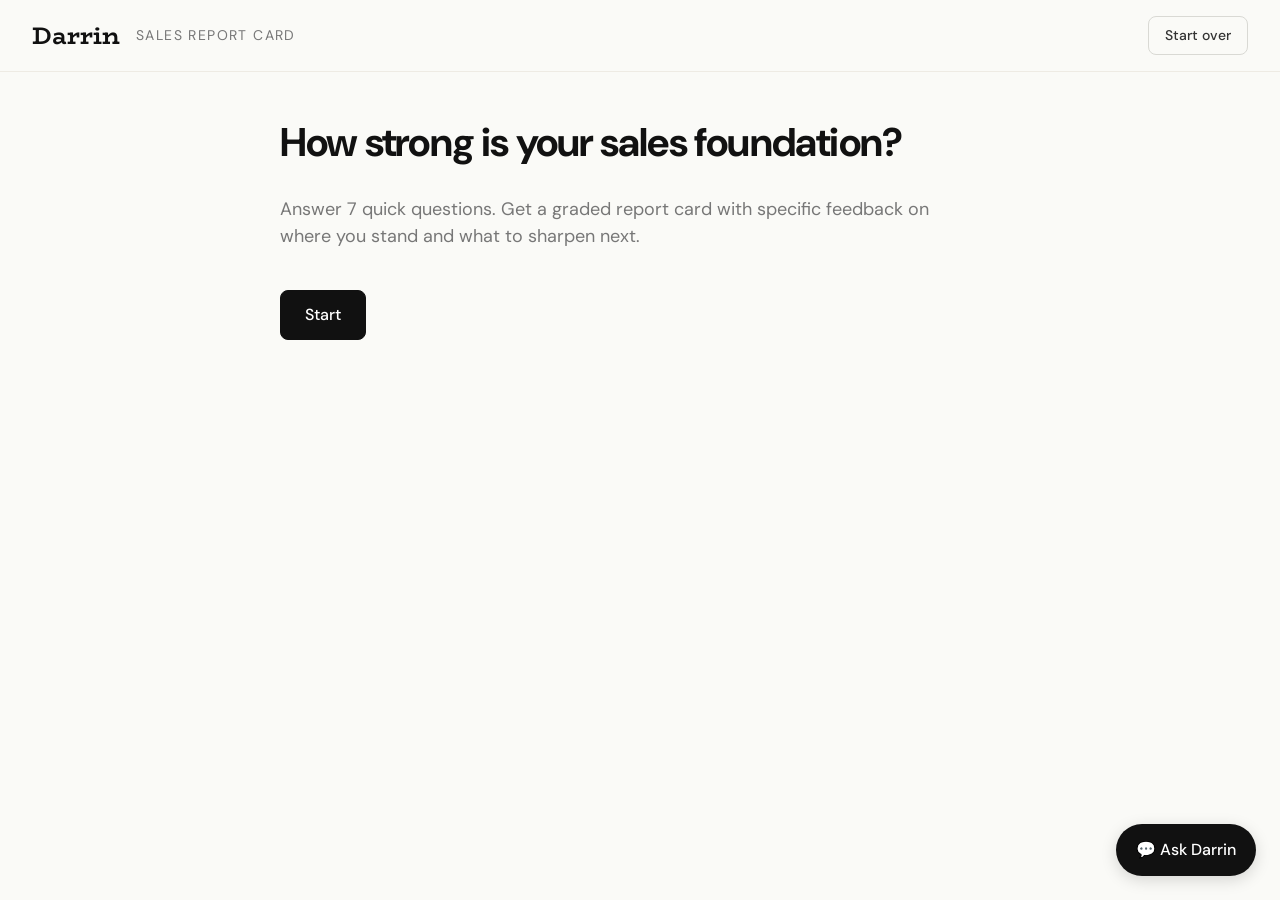
==== index.html @ 789a1ae5 "Report card v1" ====
<!doctype html>
<html lang="en">
  <head>
    <meta charset="UTF-8" />
    <meta name="viewport" content="width=device-width, initial-scale=1" />
    <title>Sales Report Card</title>
    <meta name="description" content="A 7-question intake that grades your sales foundation." />
    <link rel="preconnect" href="https://fonts.googleapis.com" />
    <link rel="preconnect" href="https://fonts.gstatic.com" crossorigin />
    <link rel="stylesheet" href="https://fonts.googleapis.com/css2?family=BioRhyme:wght@700&family=DM+Sans:wght@400;500;700&display=swap" />
    <link rel="stylesheet" href="styles.css" />
    <script defer src="app.js"></script>
  </head>
  <body>
    <header id="topbar">
      <div class="brand">Darrin</div>
      <div class="tagline">Sales Report Card</div>
      <button class="button button-ghost" id="header-restart" type="button">Start over</button>
    </header>

    <main id="app">
      <section id="intro" class="view">
        <h1>How strong is your sales foundation?</h1>
        <p class="lede">Answer 7 quick questions. Get a graded report card with specific feedback on where you stand and what to sharpen next.</p>
        <button class="button button-primary" id="start">Start</button>
        <button class="button button-ghost" id="resume" hidden>Resume last session</button>
      </section>

      <section id="intake" class="view hidden">
        <div id="progress"><div id="progress-bar"></div></div>
        <div id="step-counter"></div>
        <div id="question"></div>
        <div id="field"></div>
        <div id="nav">
          <button class="button button-ghost" id="back">Back</button>
          <div class="nav-right">
            <button class="button button-ghost" id="simulate" title="Generate a demo answer">✨ Simulate</button>
            <button class="button button-primary" id="next">Next</button>
          </div>
        </div>
      </section>

      <section id="report" class="view hidden">
        <div id="report-header">
          <div id="overall">
            <div class="score-big" id="overall-score">
              <div class="score-letter" id="score-letter">—</div>
              <div class="score-num"><span id="score-value">—</span><span class="score-total">/100</span></div>
            </div>
            <div>
              <div class="eyebrow">Brand Clarity Score</div>
              <h1>Your Report Card</h1>
              <p id="overall-summary" class="lede"></p>
              <p id="benchmark" class="benchmark"></p>
            </div>
          </div>
          <button class="button button-ghost" id="restart">Start over</button>
        </div>
        <div id="cards"></div>

        <div id="cta">
          <div id="cta-headline">
            <h2 id="cta-title">Here's what you need next</h2>
            <p id="cta-sub" class="lede"></p>
          </div>

          <div id="tiers">
            <div class="tier">
              <button class="video" type="button" aria-label="Play overview video">
                <span class="play">▶</span>
                <span class="video-label">Watch overview</span>
              </button>
              <div class="tier-name">Brand Clarity &amp; Messaging Program</div>
              <div class="tier-sub">Done For You</div>
              <div class="tier-desc">Our team delivers your differentiation, positioning, and messaging assets.</div>
              <a class="button button-primary" href="#learn-dfy">Learn more</a>
            </div>
            <div class="tier">
              <button class="video" type="button" aria-label="Play overview video">
                <span class="play">▶</span>
                <span class="video-label">Watch overview</span>
              </button>
              <div class="tier-name">Brand Clarity &amp; Messaging Coaching &amp; Guidance Program</div>
              <div class="tier-sub">Done With You</div>
              <div class="tier-desc">Guided workshops where we build your messaging alongside you.</div>
              <a class="button button-primary" href="#learn-dwy">Learn more</a>
            </div>
            <div class="tier">
              <button class="video" type="button" aria-label="Play overview video">
                <span class="play">▶</span>
                <span class="video-label">Watch overview</span>
              </button>
              <div class="tier-name">Mastermind Program</div>
              <div class="tier-desc">Peer-driven accountability and strategy with a cohort of fellow founders.</div>
              <a class="button button-primary" href="#learn-mastermind">Learn more</a>
            </div>
          </div>

          <div id="cta-alt">
            <a class="button button-ghost" href="#calendar-advisor">📅 Speak to a Success Advisor</a>
            <a class="button button-ghost" href="#think-tank">🧠 Join the Free Think Tank</a>
          </div>
        </div>
      </section>

      <div id="chatbot" class="chatbot-collapsed">
        <button id="chatbot-toggle" type="button">💬 Ask Darrin</button>
      </div>
    </main>
  </body>
</html>
---- styles.css ----
:root {
  --bg: #fafaf7;
  --color-darkest: #111;
  --color-darker: #333;
  --color-half: #777;
  --color-light: #d9d9d4;
  --color-lighter: #eeebe4;
  --color-lightest: #fff;
  --accent: #1a6b4a;
  --danger: #b23a3a;
  --warn: #b2802a;
}

* {
  box-sizing: border-box;
}

body {
  background: var(--bg);
  color: var(--color-darkest);
  font-family: 'DM Sans', system-ui, sans-serif;
  line-height: 1.5;
  margin: 0;
}

h1 {
  font-size: clamp(1.75rem, 4vw, 2.5rem);
  letter-spacing: -0.02em;
  line-height: 1.1;
  margin: 0 0 0.5rem;
}

h3 {
  font-size: 1.25rem;
  line-height: 1.3;
  margin: 0;
}

p {
  margin: 0 0 1rem;
}

.lede {
  color: var(--color-half);
  font-size: 1.125rem;
  max-width: 42rem;
}

#topbar {
  align-items: center;
  border-bottom: 1px solid var(--color-lighter);
  display: flex;
  gap: 1rem;
  padding: 1rem 2rem;
}

#topbar .tagline {
  flex: 1;
}

#header-restart {
  font-size: 0.875rem;
  padding: 0.5rem 1rem;
}

.brand {
  font-family: 'BioRhyme', serif;
  font-size: 1.5rem;
  font-weight: 700;
}

.tagline {
  color: var(--color-half);
  font-size: 0.875rem;
  text-transform: uppercase;
  letter-spacing: 0.1em;
}

#app {
  margin: 0 auto;
  max-width: 48rem;
  padding: 3rem 1.5rem 6rem;
}

.view {
  display: flex;
  flex-direction: column;
  gap: 1.5rem;
}

.hidden {
  display: none;
}

/* Buttons */
.button {
  background: var(--color-darkest);
  border: 1px solid var(--color-darkest);
  border-radius: 0.5rem;
  color: var(--color-lightest);
  cursor: pointer;
  font: inherit;
  font-weight: 500;
  padding: 0.75rem 1.5rem;
  transition: opacity 0.2s, background 0.2s;
}

.button:hover {
  opacity: 0.85;
}

.button:disabled {
  cursor: not-allowed;
  opacity: 0.4;
}

.button-primary {
  align-self: flex-start;
}

.button-ghost {
  background: transparent;
  border-color: var(--color-light);
  color: var(--color-darker);
}

/* Intake */
#progress {
  background: var(--color-lighter);
  border-radius: 999px;
  height: 4px;
  overflow: hidden;
}

#progress-bar {
  background: var(--color-darkest);
  height: 100%;
  transition: width 0.3s;
  width: 0;
}

#step-counter {
  color: var(--color-half);
  font-size: 0.875rem;
  letter-spacing: 0.05em;
  text-transform: uppercase;
}

#question {
  font-size: 1.5rem;
  font-weight: 500;
  letter-spacing: -0.01em;
  line-height: 1.3;
}

#question .hint {
  color: var(--color-half);
  display: block;
  font-size: 1rem;
  font-weight: 400;
  margin-top: 0.5rem;
}

#field textarea,
#field input[type='text'] {
  background: var(--color-lightest);
  border: 1px solid var(--color-light);
  border-radius: 0.5rem;
  font: inherit;
  padding: 1rem;
  resize: vertical;
  width: 100%;
}

#field textarea {
  min-height: 8rem;
}

#field textarea:focus,
#field input:focus {
  border-color: var(--color-darkest);
  outline: none;
}

.option {
  align-items: flex-start;
  background: var(--color-lightest);
  border: 1px solid var(--color-light);
  border-radius: 0.5rem;
  cursor: pointer;
  display: flex;
  gap: 0.75rem;
  padding: 1rem;
  transition: border-color 0.2s, background 0.2s;
}

.option:hover {
  border-color: var(--color-darkest);
}

.option.selected {
  background: var(--color-lighter);
  border-color: var(--color-darkest);
}

.option input {
  margin: 0.25rem 0 0;
}

.options {
  display: flex;
  flex-direction: column;
  gap: 0.5rem;
}

#nav {
  display: flex;
  gap: 0.75rem;
  justify-content: space-between;
}

/* Report */
#report-header {
  align-items: flex-start;
  display: flex;
  flex-wrap: wrap;
  gap: 1.5rem;
  justify-content: space-between;
}

#overall {
  align-items: center;
  display: flex;
  gap: 1.5rem;
}

.eyebrow {
  color: var(--color-half);
  font-size: 0.75rem;
  font-weight: 500;
  letter-spacing: 0.15em;
  text-transform: uppercase;
}

.score-big {
  align-items: center;
  background: var(--color-darkest);
  border-radius: 1rem;
  color: var(--color-lightest);
  display: flex;
  flex-direction: column;
  font-family: 'BioRhyme', serif;
  gap: 0.25rem;
  justify-content: center;
  min-width: 6.5rem;
  padding: 1rem 1.25rem;
}

.score-letter {
  font-size: 3rem;
  font-weight: 700;
  line-height: 1;
}

.score-num {
  align-items: baseline;
  display: flex;
}

#score-value {
  font-size: 1.5rem;
  font-weight: 700;
  line-height: 1;
}

.score-total {
  color: rgba(255, 255, 255, 0.6);
  font-family: 'DM Sans', sans-serif;
  font-size: 0.8125rem;
  font-weight: 500;
  margin-left: 0.125rem;
}

.benchmark {
  background: var(--color-lighter);
  border-left: 3px solid var(--color-light);
  border-radius: 0.375rem;
  color: var(--color-darker);
  font-size: 0.9375rem;
  margin-top: 0.75rem;
  padding: 0.75rem 1rem;
}

.score-big[data-band='high'] { background: var(--accent); }
.score-big[data-band='mid-high'] { background: #3a6bb2; }
.score-big[data-band='mid'] { background: var(--warn); }
.score-big[data-band='low'] { background: var(--danger); }

/* CTA */
#cta {
  background: var(--color-lightest);
  border: 1px solid var(--color-light);
  border-radius: 1rem;
  display: flex;
  flex-direction: column;
  gap: 1.5rem;
  margin-top: 2rem;
  padding: 2rem;
}

#cta-headline h2 {
  font-size: 1.5rem;
  letter-spacing: -0.01em;
  margin: 0 0 0.5rem;
}

#tiers {
  display: grid;
  gap: 1rem;
  grid-template-columns: repeat(3, 1fr);
}

@media (max-width: 720px) {
  #tiers {
    grid-template-columns: 1fr;
  }
}

.tier {
  background: var(--bg);
  border: 1px solid var(--color-light);
  border-radius: 0.75rem;
  display: flex;
  flex-direction: column;
  gap: 0.5rem;
  padding: 1.5rem;
  position: relative;
}

.tier-name {
  font-size: 1.125rem;
  font-weight: 700;
}

.tier-sub {
  color: var(--color-half);
  font-size: 0.875rem;
  letter-spacing: 0.05em;
  margin-top: -0.25rem;
  text-transform: uppercase;
}

.video {
  align-items: center;
  aspect-ratio: 16 / 9;
  background: linear-gradient(135deg, #2a2a2a, #111);
  border: none;
  border-radius: 0.5rem;
  color: var(--color-lightest);
  cursor: pointer;
  display: flex;
  flex-direction: column;
  font: inherit;
  gap: 0.5rem;
  justify-content: center;
  margin-bottom: 0.25rem;
  transition: transform 0.2s, box-shadow 0.2s;
  width: 100%;
}

.video:hover {
  box-shadow: 0 4px 16px rgba(0, 0, 0, 0.2);
  transform: translateY(-2px);
}

.play {
  align-items: center;
  background: rgba(255, 255, 255, 0.15);
  border: 2px solid var(--color-lightest);
  border-radius: 50%;
  display: flex;
  font-size: 1.125rem;
  height: 3rem;
  justify-content: center;
  padding-left: 0.25rem;
  width: 3rem;
}

.video-label {
  color: rgba(255, 255, 255, 0.75);
  font-size: 0.8125rem;
  letter-spacing: 0.05em;
  text-transform: uppercase;
}

.tier-desc {
  color: var(--color-half);
  flex-grow: 1;
  font-size: 0.9375rem;
}

.tier .button {
  align-self: stretch;
  text-align: center;
  text-decoration: none;
}

#cta-alt {
  border-top: 1px solid var(--color-lighter);
  display: flex;
  flex-wrap: wrap;
  gap: 0.75rem;
  padding-top: 1.5rem;
}

#cta-alt .button {
  text-decoration: none;
}

/* Chatbot */
#chatbot {
  bottom: 1.5rem;
  position: fixed;
  right: 1.5rem;
  z-index: 10;
}

#chatbot-toggle {
  background: var(--color-darkest);
  border: none;
  border-radius: 999px;
  box-shadow: 0 4px 16px rgba(0, 0, 0, 0.15);
  color: var(--color-lightest);
  cursor: pointer;
  font: inherit;
  font-weight: 500;
  padding: 0.875rem 1.25rem;
}

#chatbot-toggle:hover {
  opacity: 0.9;
}

/* Simulate button + nav */
.nav-right {
  display: flex;
  gap: 0.75rem;
}

#simulate {
  font-size: 0.875rem;
}

#simulate:disabled {
  cursor: wait;
}

#cards {
  display: flex;
  flex-direction: column;
  gap: 1rem;
}

.card {
  background: var(--color-lightest);
  border: 1px solid var(--color-light);
  border-radius: 0.75rem;
  display: flex;
  flex-direction: column;
  gap: 0.75rem;
  padding: 1.5rem;
}

.card-head {
  align-items: flex-start;
  display: flex;
  gap: 1rem;
  justify-content: space-between;
}

.grade {
  background: var(--color-darkest);
  border-radius: 0.375rem;
  color: var(--color-lightest);
  flex-shrink: 0;
  font-family: 'BioRhyme', serif;
  font-size: 1rem;
  font-weight: 700;
  letter-spacing: 0.02em;
  padding: 0.375rem 0.625rem;
}

.grade[data-grade^='A'] { background: var(--accent); }
.grade[data-grade^='B'] { background: #3a6bb2; }
.grade[data-grade^='C'] { background: var(--warn); }
.grade[data-grade^='D'],
.grade[data-grade^='F'] { background: var(--danger); }

.answer {
  color: var(--color-darker);
  white-space: pre-wrap;
}

.feedback {
  background: var(--color-lighter);
  border-left: 3px solid var(--color-light);
  border-radius: 0.375rem;
  color: var(--color-darker);
  font-size: 0.9375rem;
  padding: 0.875rem 1rem;
}

.loading {
  color: var(--color-half);
  font-style: italic;
}

@media (max-width: 600px) {
  .card-head {
    flex-direction: column;
  }
}
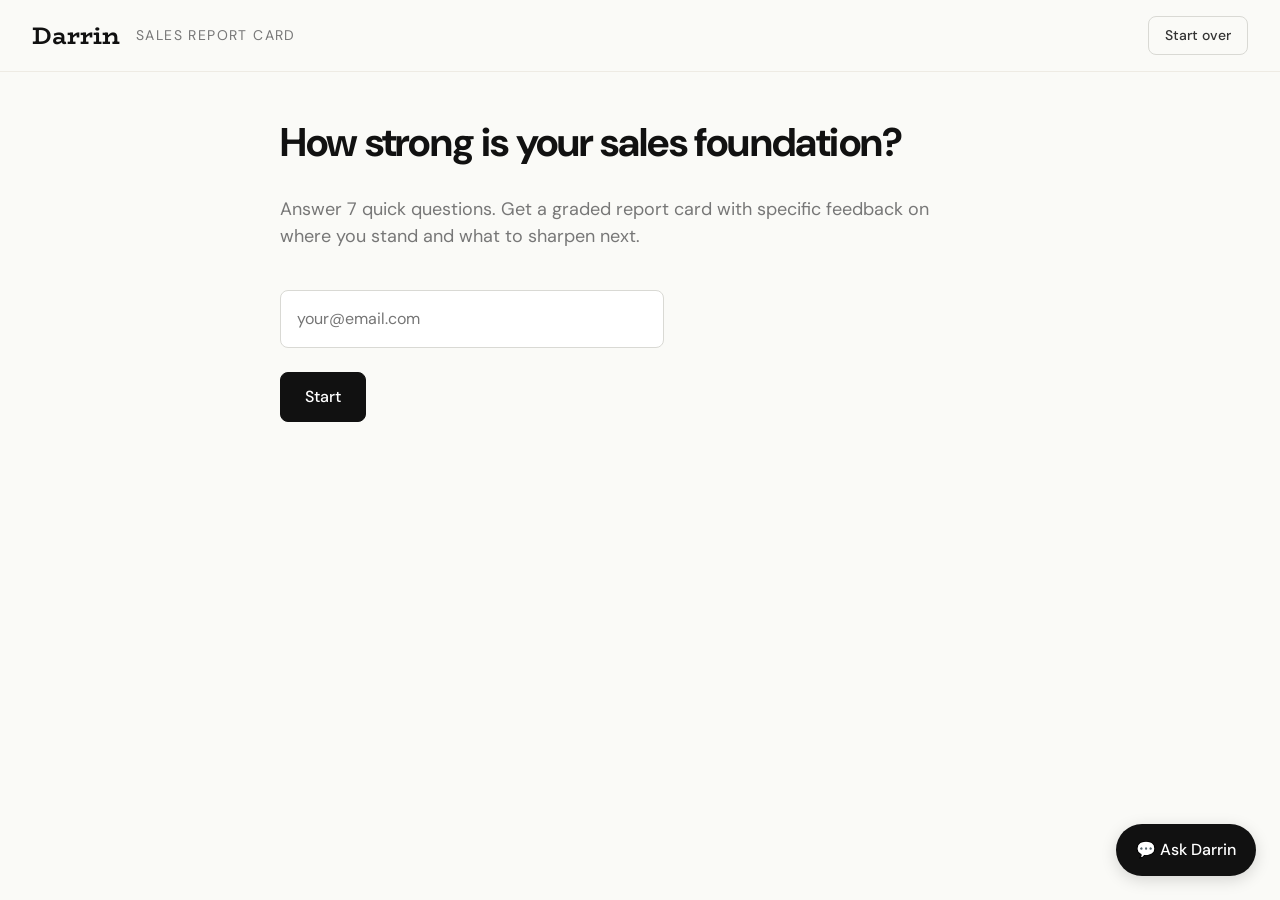
==== commit 4a68f408: "Save to Google sheet" ====
--- a/index.html
+++ b/index.html
@@ -22,6 +22,7 @@
       <section id="intro" class="view">
         <h1>How strong is your sales foundation?</h1>
         <p class="lede">Answer 7 quick questions. Get a graded report card with specific feedback on where you stand and what to sharpen next.</p>
+        <input id="email" type="email" placeholder="your@email.com" autocomplete="email" required />
         <button class="button button-primary" id="start">Start</button>
         <button class="button button-ghost" id="resume" hidden>Resume last session</button>
       </section>
@@ -58,33 +59,41 @@
         </div>
         <div id="cards"></div>
 
-        <div id="cta">
+        <div id="focus-area" class="focus-area hidden"></div>
+
+        <div id="cta" class="cta hidden">
           <div id="cta-headline">
             <h2 id="cta-title">Here's what you need next</h2>
             <p id="cta-sub" class="lede"></p>
           </div>
 
-          <div id="tiers">
-            <div class="tier">
-              <button class="video" type="button" aria-label="Play overview video">
-                <span class="play">▶</span>
-                <span class="video-label">Watch overview</span>
-              </button>
-              <div class="tier-name">Brand Clarity &amp; Messaging Program</div>
-              <div class="tier-sub">Done For You</div>
-              <div class="tier-desc">Our team delivers your differentiation, positioning, and messaging assets.</div>
-              <a class="button button-primary" href="#learn-dfy">Learn more</a>
+          <div class="plan-group">
+            <h3 class="plan-group-title">Brand Clarity &amp; Messaging</h3>
+            <div id="tiers">
+              <div class="tier">
+                <button class="video" type="button" aria-label="Play overview video">
+                  <span class="play">▶</span>
+                  <span class="video-label">Watch overview</span>
+                </button>
+                <div class="tier-sub">Done <strong>For</strong> You</div>
+                <div class="tier-name">Managed Service</div>
+                <div class="tier-desc">Our team delivers your differentiation, positioning, and messaging assets.</div>
+                <a class="button button-primary" href="#learn-dfy">Learn more</a>
+              </div>
+              <div class="tier">
+                <button class="video" type="button" aria-label="Play overview video">
+                  <span class="play">▶</span>
+                  <span class="video-label">Watch overview</span>
+                </button>
+                <div class="tier-sub">Done <strong>With</strong> You</div>
+                <div class="tier-name">Coaching &amp; Guidance</div>
+                <div class="tier-desc">Guided workshops where we build your messaging alongside you.</div>
+                <a class="button button-primary" href="#learn-dwy">Learn more</a>
+              </div>
             </div>
-            <div class="tier">
-              <button class="video" type="button" aria-label="Play overview video">
-                <span class="play">▶</span>
-                <span class="video-label">Watch overview</span>
-              </button>
-              <div class="tier-name">Brand Clarity &amp; Messaging Coaching &amp; Guidance Program</div>
-              <div class="tier-sub">Done With You</div>
-              <div class="tier-desc">Guided workshops where we build your messaging alongside you.</div>
-              <a class="button button-primary" href="#learn-dwy">Learn more</a>
-            </div>
+          </div>
+
+          <div class="cta-secondary">
             <div class="tier">
               <button class="video" type="button" aria-label="Play overview video">
                 <span class="play">▶</span>
@@ -94,11 +103,11 @@
               <div class="tier-desc">Peer-driven accountability and strategy with a cohort of fellow founders.</div>
               <a class="button button-primary" href="#learn-mastermind">Learn more</a>
             </div>
-          </div>
-
-          <div id="cta-alt">
-            <a class="button button-ghost" href="#calendar-advisor">📅 Speak to a Success Advisor</a>
-            <a class="button button-ghost" href="#think-tank">🧠 Join the Free Think Tank</a>
+            <div id="cta-alt">
+              <a class="button button-ghost" href="#calendar-advisor">📅 Speak to a Success Advisor</a>
+              <a class="button button-ghost" href="#think-tank">🧠 Join the Free Think Tank</a>
+              <button class="button button-ghost" id="cta-ask-darrin" type="button">💬 Ask Darrin here and now</button>
+            </div>
           </div>
         </div>
       </section>
--- a/styles.css
+++ b/styles.css
@@ -161,6 +161,7 @@
   margin-top: 0.5rem;
 }
 
+#email,
 #field textarea,
 #field input[type='text'] {
   background: var(--color-lightest);
@@ -172,10 +173,15 @@
   width: 100%;
 }
 
+#email {
+  max-width: 24rem;
+}
+
 #field textarea {
   min-height: 8rem;
 }
 
+#email:focus,
 #field textarea:focus,
 #field input:focus {
   border-color: var(--color-darkest);
@@ -296,8 +302,51 @@
 .score-big[data-band='mid'] { background: var(--warn); }
 .score-big[data-band='low'] { background: var(--danger); }
 
+/* Focus area */
+.focus-area {
+  background: var(--color-lightest);
+  border: 1px solid var(--color-light);
+  border-left: 4px solid var(--warn);
+  border-radius: 0.75rem;
+  display: flex;
+  flex-direction: column;
+  gap: 0.75rem;
+  margin-top: 2rem;
+  padding: 1.75rem;
+}
+
+.focus-area h2 {
+  font-size: 1.25rem;
+  letter-spacing: -0.01em;
+  margin: 0;
+}
+
+.focus-area p {
+  color: var(--color-darker);
+  margin: 0;
+}
+
+.focus-area ul {
+  color: var(--color-darker);
+  margin: 0;
+  padding-left: 1.25rem;
+}
+
+.focus-area li {
+  margin-bottom: 0.5rem;
+}
+
+.activities-label {
+  color: var(--color-half);
+  font-size: 0.8125rem;
+  font-weight: 500;
+  letter-spacing: 0.1em;
+  margin-top: 0.5rem;
+  text-transform: uppercase;
+}
+
 /* CTA */
-#cta {
+.cta {
   background: var(--color-lightest);
   border: 1px solid var(--color-light);
   border-radius: 1rem;
@@ -314,10 +363,16 @@
   margin: 0 0 0.5rem;
 }
 
+.plan-group-title {
+  font-size: 1.125rem;
+  letter-spacing: -0.01em;
+  margin: 0 0 1rem;
+}
+
 #tiers {
   display: grid;
   gap: 1rem;
-  grid-template-columns: repeat(3, 1fr);
+  grid-template-columns: repeat(2, 1fr);
 }
 
 @media (max-width: 720px) {
@@ -345,9 +400,14 @@
 .tier-sub {
   color: var(--color-half);
   font-size: 0.875rem;
-  letter-spacing: 0.05em;
-  margin-top: -0.25rem;
+  font-weight: 500;
+  letter-spacing: 0.15em;
   text-transform: uppercase;
+}
+
+.tier-sub strong {
+  color: var(--accent);
+  font-weight: 800;
 }
 
 .video {
@@ -405,15 +465,26 @@
   text-decoration: none;
 }
 
+.cta-secondary {
+  display: grid;
+  gap: 1rem;
+  grid-template-columns: repeat(2, 1fr);
+}
+
+@media (max-width: 720px) {
+  .cta-secondary {
+    grid-template-columns: 1fr;
+  }
+}
+
 #cta-alt {
-  border-top: 1px solid var(--color-lighter);
-  display: flex;
-  flex-wrap: wrap;
+  display: flex;
+  flex-direction: column;
   gap: 0.75rem;
-  padding-top: 1.5rem;
 }
 
 #cta-alt .button {
+  text-align: left;
   text-decoration: none;
 }
 
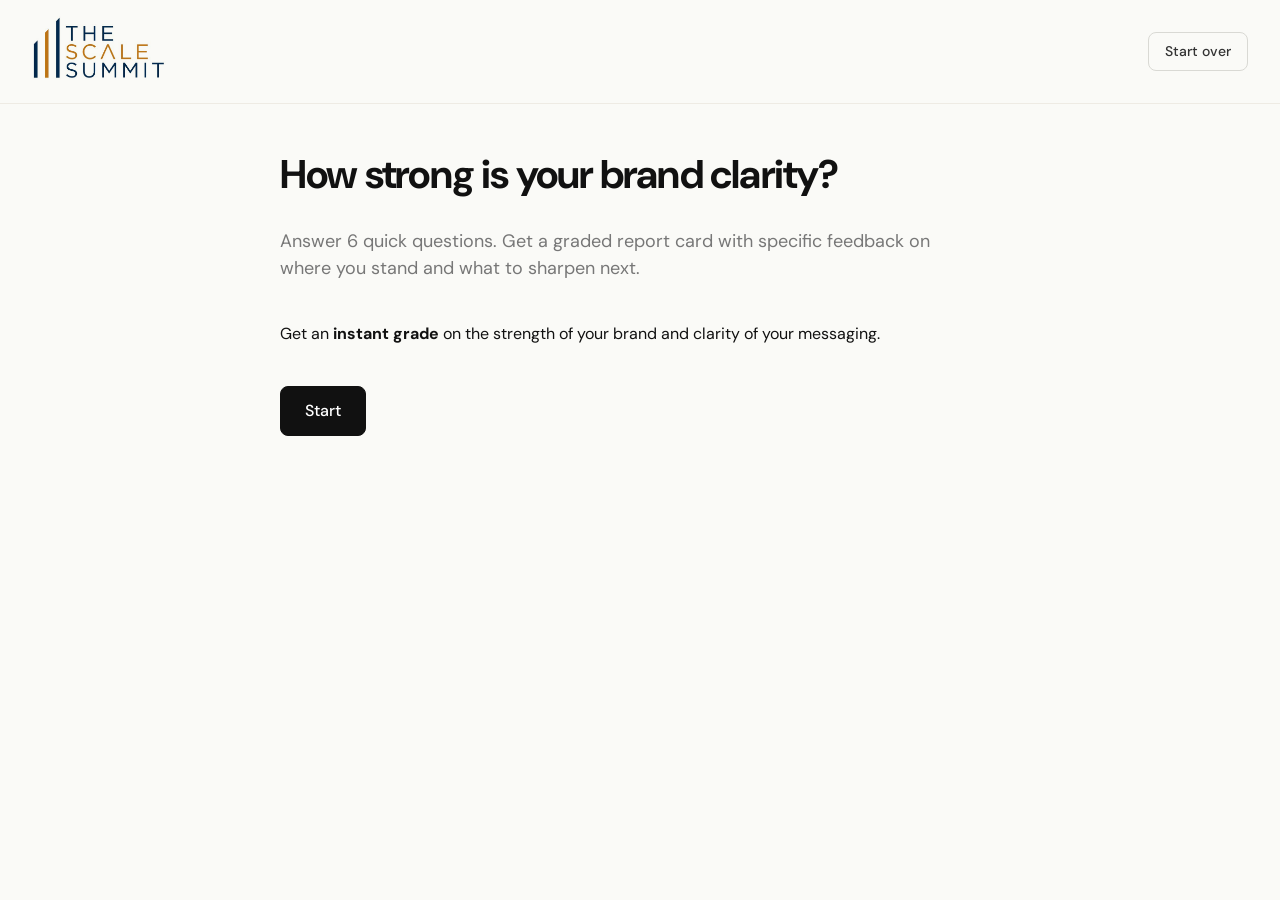
==== commit 5c5f9d00: "Add admin, rework content" ====
--- a/index.html
+++ b/index.html
@@ -3,7 +3,7 @@
   <head>
     <meta charset="UTF-8" />
     <meta name="viewport" content="width=device-width, initial-scale=1" />
-    <title>Sales Report Card</title>
+    <title>Brand Clarity Report Card</title>
     <meta name="description" content="A 7-question intake that grades your sales foundation." />
     <link rel="preconnect" href="https://fonts.googleapis.com" />
     <link rel="preconnect" href="https://fonts.gstatic.com" crossorigin />
@@ -13,16 +13,26 @@
   </head>
   <body>
     <header id="topbar">
-      <div class="brand">Darrin</div>
-      <div class="tagline">Sales Report Card</div>
+      <a href="#" id="brand-link"><img alt="The Scale Summit" id="brand-logo" src="scale-summit-logo.png" /></a>
       <button class="button button-ghost" id="header-restart" type="button">Start over</button>
     </header>
 
+    <div id="modal-overlay" class="hidden">
+      <div id="modal">
+        <h2>Get your instant report card</h2>
+        <p>Your results are ready to generate. Enter your name and email and we'll show them immediately.</p>
+        <input autocomplete="given-name" id="modal-name" placeholder="Your name" required type="text" />
+        <input autocomplete="email" id="modal-email" placeholder="your@email.com" required type="email" />
+        <button class="button button-primary" id="modal-submit" type="button">Generate my report card →</button>
+        <button class="button button-ghost" id="modal-cancel" type="button">Go back</button>
+      </div>
+    </div>
+
     <main id="app">
       <section id="intro" class="view">
-        <h1>How strong is your sales foundation?</h1>
-        <p class="lede">Answer 7 quick questions. Get a graded report card with specific feedback on where you stand and what to sharpen next.</p>
-        <input id="email" type="email" placeholder="your@email.com" autocomplete="email" required />
+        <h1>How strong is your brand clarity?</h1>
+        <p class="lede">Answer 6 quick questions. Get a graded report card with specific feedback on where you stand and what to sharpen next.</p>
+        <p>Get an <strong>instant grade</strong> on the strength of your brand and clarity of your messaging.</p>
         <button class="button button-primary" id="start">Start</button>
         <button class="button button-ghost" id="resume" hidden>Resume last session</button>
       </section>
@@ -42,79 +52,31 @@
       </section>
 
       <section id="report" class="view hidden">
-        <div id="report-header">
-          <div id="overall">
-            <div class="score-big" id="overall-score">
-              <div class="score-letter" id="score-letter">—</div>
-              <div class="score-num"><span id="score-value">—</span><span class="score-total">/100</span></div>
-            </div>
-            <div>
-              <div class="eyebrow">Brand Clarity Score</div>
-              <h1>Your Report Card</h1>
-              <p id="overall-summary" class="lede"></p>
-              <p id="benchmark" class="benchmark"></p>
-            </div>
+        <h1 id="report-title">Brand Clarity Report Card</h1>
+        <div id="overall-card">
+          <div class="score-big" id="overall-score">
+            <div class="score-letter" id="score-letter">—</div>
+            <div class="score-num"><span id="score-value">—</span><span class="score-total">/100</span></div>
           </div>
-          <button class="button button-ghost" id="restart">Start over</button>
+          <div id="overall-body">
+            <p id="overall-summary" class="lede"></p>
+          </div>
         </div>
+
         <div id="cards"></div>
 
-        <div id="focus-area" class="focus-area hidden"></div>
+        <div id="challenges-section" class="hidden">
+          <h2 id="challenges-title">Where you're likely leaving growth on the table</h2>
+          <div id="challenge-cards"></div>
+        </div>
 
-        <div id="cta" class="cta hidden">
-          <div id="cta-headline">
-            <h2 id="cta-title">Here's what you need next</h2>
-            <p id="cta-sub" class="lede"></p>
-          </div>
+        <div id="report-cta" class="hidden">
+          <h2>Book a free brainstorm with Edward</h2>
+          <p>A free 30-minute call with our Member Success Advisor.</p>
+          <a class="button button-primary" href="http://meet-with-ed.thescalesummit.com/" id="cta-book" target="_blank">Book a call</a>
+        </div>
 
-          <div class="plan-group">
-            <h3 class="plan-group-title">Brand Clarity &amp; Messaging</h3>
-            <div id="tiers">
-              <div class="tier">
-                <button class="video" type="button" aria-label="Play overview video">
-                  <span class="play">▶</span>
-                  <span class="video-label">Watch overview</span>
-                </button>
-                <div class="tier-sub">Done <strong>For</strong> You</div>
-                <div class="tier-name">Managed Service</div>
-                <div class="tier-desc">Our team delivers your differentiation, positioning, and messaging assets.</div>
-                <a class="button button-primary" href="#learn-dfy">Learn more</a>
-              </div>
-              <div class="tier">
-                <button class="video" type="button" aria-label="Play overview video">
-                  <span class="play">▶</span>
-                  <span class="video-label">Watch overview</span>
-                </button>
-                <div class="tier-sub">Done <strong>With</strong> You</div>
-                <div class="tier-name">Coaching &amp; Guidance</div>
-                <div class="tier-desc">Guided workshops where we build your messaging alongside you.</div>
-                <a class="button button-primary" href="#learn-dwy">Learn more</a>
-              </div>
-            </div>
-          </div>
-
-          <div class="cta-secondary">
-            <div class="tier">
-              <button class="video" type="button" aria-label="Play overview video">
-                <span class="play">▶</span>
-                <span class="video-label">Watch overview</span>
-              </button>
-              <div class="tier-name">Mastermind Program</div>
-              <div class="tier-desc">Peer-driven accountability and strategy with a cohort of fellow founders.</div>
-              <a class="button button-primary" href="#learn-mastermind">Learn more</a>
-            </div>
-            <div id="cta-alt">
-              <a class="button button-ghost" href="#calendar-advisor">📅 Speak to a Success Advisor</a>
-              <a class="button button-ghost" href="#think-tank">🧠 Join the Free Think Tank</a>
-              <button class="button button-ghost" id="cta-ask-darrin" type="button">💬 Ask Darrin here and now</button>
-            </div>
-          </div>
-        </div>
       </section>
-
-      <div id="chatbot" class="chatbot-collapsed">
-        <button id="chatbot-toggle" type="button">💬 Ask Darrin</button>
-      </div>
     </main>
   </body>
 </html>
--- a/styles.css
+++ b/styles.css
@@ -54,19 +54,16 @@
   padding: 1rem 2rem;
 }
 
-#topbar .tagline {
-  flex: 1;
-}
-
 #header-restart {
+  margin-left: auto;
   font-size: 0.875rem;
   padding: 0.5rem 1rem;
 }
 
-.brand {
-  font-family: 'BioRhyme', serif;
-  font-size: 1.5rem;
-  font-weight: 700;
+#brand-logo {
+  height: 4rem;
+  mix-blend-mode: multiply;
+  width: auto;
 }
 
 .tagline {
@@ -225,19 +222,162 @@
   justify-content: space-between;
 }
 
+/* Modal */
+#modal-overlay {
+  align-items: center;
+  background: rgba(0, 0, 0, 0.5);
+  bottom: 0;
+  justify-content: center;
+  left: 0;
+  padding: 1.5rem;
+  position: fixed;
+  right: 0;
+  top: 0;
+  z-index: 100;
+}
+
+#modal-overlay:not(.hidden) {
+  display: flex;
+}
+
+#modal {
+  background: var(--color-lightest);
+  border-radius: 1rem;
+  box-shadow: 0 8px 40px rgba(0, 0, 0, 0.2);
+  display: flex;
+  flex-direction: column;
+  gap: 0.875rem;
+  max-width: 28rem;
+  padding: 2rem;
+  width: 100%;
+}
+
+#modal h2 {
+  font-size: 1.5rem;
+  letter-spacing: -0.01em;
+  margin: 0;
+}
+
+#modal p {
+  color: var(--color-half);
+  margin: 0;
+}
+
+#modal input {
+  background: var(--color-lightest);
+  border: 1px solid var(--color-light);
+  border-radius: 0.5rem;
+  font: inherit;
+  padding: 0.875rem 1rem;
+  width: 100%;
+}
+
+#modal input:focus {
+  border-color: var(--color-darkest);
+  outline: none;
+}
+
+#modal .button-primary {
+  align-self: stretch;
+  text-align: center;
+}
+
+/* Skeleton loading */
+@keyframes shimmer {
+  0% { background-position: -200% 0; }
+  100% { background-position: 200% 0; }
+}
+
+.skeleton {
+  animation: shimmer 1.8s ease-in-out infinite;
+  background: linear-gradient(90deg, var(--color-lighter) 25%, var(--color-light) 50%, var(--color-lighter) 75%);
+  background-size: 200% 100%;
+  border-radius: 0.375rem;
+  display: block;
+}
+
+.skeleton-grade {
+  flex-shrink: 0;
+  height: 2rem;
+  width: 2.5rem;
+}
+
+.skeleton-feedback {
+  background: var(--color-lighter);
+  border-radius: 0.375rem;
+  display: flex;
+  flex-direction: column;
+  gap: 0.5rem;
+  padding: 1rem;
+}
+
+.skeleton-line {
+  border-radius: 0.25rem;
+  height: 0.875rem;
+}
+
+.score-big.skeleton {
+  background: var(--color-lighter) !important;
+}
+
+/* Share row */
+#share-row {
+  align-items: center;
+  display: flex;
+  gap: 0.75rem;
+}
+
+#share-link {
+  background: var(--color-lightest);
+  border: 1px solid var(--color-light);
+  border-radius: 0.5rem;
+  color: var(--color-half);
+  flex: 1;
+  font: inherit;
+  font-size: 0.875rem;
+  padding: 0.625rem 0.875rem;
+}
+
 /* Report */
-#report-header {
+#report-title {
+  margin-bottom: 0;
+}
+
+#overall-card {
   align-items: flex-start;
-  display: flex;
-  flex-wrap: wrap;
+  background: var(--color-lightest);
+  border: 1px solid var(--color-light);
+  border-radius: 0.75rem;
+  display: flex;
   gap: 1.5rem;
-  justify-content: space-between;
-}
-
-#overall {
-  align-items: center;
-  display: flex;
-  gap: 1.5rem;
+  padding: 1.5rem;
+}
+
+#overall-body {
+  display: flex;
+  flex-direction: column;
+  gap: 0.5rem;
+}
+
+#overall-body .lede {
+  margin: 0;
+}
+
+.next-steps {
+  display: block;
+  font-weight: 700;
+  margin-top: 0.75rem;
+}
+
+#overall-body .benchmark {
+  margin-top: 0;
+}
+
+@media (max-width: 600px) {
+  #overall-card {
+    flex-direction: column;
+    align-items: flex-start;
+  }
 }
 
 .eyebrow {
@@ -343,6 +483,184 @@
   letter-spacing: 0.1em;
   margin-top: 0.5rem;
   text-transform: uppercase;
+}
+
+.cta-bridge {
+  color: var(--color-darker);
+  font-size: 1.125rem;
+  line-height: 1.6;
+  margin: 0;
+}
+
+/* Inferred challenges */
+#challenges-section:not(.hidden) {
+  display: flex;
+  flex-direction: column;
+  gap: 1rem;
+  margin-top: 2rem;
+}
+
+#challenges-section h2 {
+  font-size: 1.5rem;
+  letter-spacing: -0.01em;
+  margin: 0;
+}
+
+#challenge-cards {
+  display: grid;
+  gap: 0.75rem;
+  grid-template-columns: repeat(2, 1fr);
+}
+
+@media (max-width: 600px) {
+  #challenge-cards {
+    grid-template-columns: 1fr;
+  }
+}
+
+.challenge-card {
+  background: var(--color-lightest);
+  border: 1px solid var(--color-light);
+  border-left: 4px solid var(--warn);
+  border-radius: 0.75rem;
+  display: flex;
+  flex-direction: column;
+  gap: 0.5rem;
+  padding: 1.25rem 1.5rem;
+}
+
+.challenge-critical {
+  border-left-color: var(--danger);
+}
+
+.challenge-on_track {
+  border-left-color: var(--accent);
+}
+
+.challenge-head {
+  align-items: center;
+  display: flex;
+  gap: 0.75rem;
+  justify-content: space-between;
+}
+
+.challenge-title {
+  font-size: 1rem;
+  font-weight: 700;
+}
+
+.challenge-badge {
+  border-radius: 999px;
+  flex-shrink: 0;
+  font-size: 0.75rem;
+  font-weight: 600;
+  letter-spacing: 0.05em;
+  padding: 0.25rem 0.75rem;
+  text-transform: uppercase;
+}
+
+.challenge-critical .challenge-badge {
+  background: #fde8e8;
+  color: var(--danger);
+}
+
+.challenge-struggling .challenge-badge {
+  background: #fff3e0;
+  color: var(--warn);
+}
+
+.challenge-on_track .challenge-badge {
+  background: #e8f5ee;
+  color: var(--accent);
+}
+
+.challenge-why {
+  color: var(--color-darker);
+  font-size: 0.9375rem;
+  line-height: 1.6;
+}
+
+/* Report CTA */
+#report-cta:not(.hidden) {
+  align-items: center;
+  background: var(--color-darkest);
+  text-align: center;
+  border-radius: 0.75rem;
+  color: var(--color-lightest);
+  display: flex;
+  flex-direction: column;
+  gap: 0.75rem;
+  margin-top: 2rem;
+  padding: 2rem;
+}
+
+#report-cta h2 {
+  font-size: 2rem;
+  letter-spacing: -0.01em;
+  margin: 0;
+}
+
+#report-cta p {
+  color: rgba(255, 255, 255, 0.6);
+  margin: 0;
+}
+
+#report-cta .button-primary {
+  align-self: center;
+  background: #a8e6cf;
+  border-color: #a8e6cf;
+  color: var(--color-darkest);
+  text-decoration: none;
+}
+
+/* Email capture */
+#email-capture {
+  background: var(--color-lightest);
+  border: 1px solid var(--color-light);
+  border-radius: 1rem;
+  display: flex;
+  flex-direction: column;
+  gap: 0.75rem;
+  margin-top: 2rem;
+  padding: 2rem;
+}
+
+#email-capture h2 {
+  font-size: 1.5rem;
+  letter-spacing: -0.01em;
+  margin: 0;
+}
+
+#email-capture p {
+  color: var(--color-half);
+  margin: 0;
+}
+
+#email-form {
+  display: flex;
+  gap: 0.75rem;
+  flex-wrap: wrap;
+}
+
+#report-email {
+  background: var(--color-lightest);
+  border: 1px solid var(--color-light);
+  border-radius: 0.5rem;
+  flex: 1;
+  font: inherit;
+  min-width: 14rem;
+  padding: 0.75rem 1rem;
+}
+
+#report-email:focus {
+  border-color: var(--color-darkest);
+  outline: none;
+}
+
+#email-sent {
+  color: var(--accent);
+  font-weight: 500;
+  margin: 0;
 }
 
 /* CTA */
@@ -535,11 +853,27 @@
 .card {
   background: var(--color-lightest);
   border: 1px solid var(--color-light);
+  border-left: 4px solid var(--color-light);
   border-radius: 0.75rem;
   display: flex;
   flex-direction: column;
   gap: 0.75rem;
   padding: 1.5rem;
+}
+
+.card[data-grade='A'] { border-left-color: var(--accent); }
+.card[data-grade='B'] { border-left-color: #3a6bb2; }
+.card[data-grade='C'] { border-left-color: var(--warn); }
+.card[data-grade='D'],
+.card[data-grade='F'] { border-left-color: var(--danger); }
+
+
+.feedback strong {
+  font-weight: 700;
+}
+
+.card-score strong {
+  color: var(--color-darkest);
 }
 
 .card-head {
@@ -574,7 +908,6 @@
 
 .feedback {
   background: var(--color-lighter);
-  border-left: 3px solid var(--color-light);
   border-radius: 0.375rem;
   color: var(--color-darker);
   font-size: 0.9375rem;
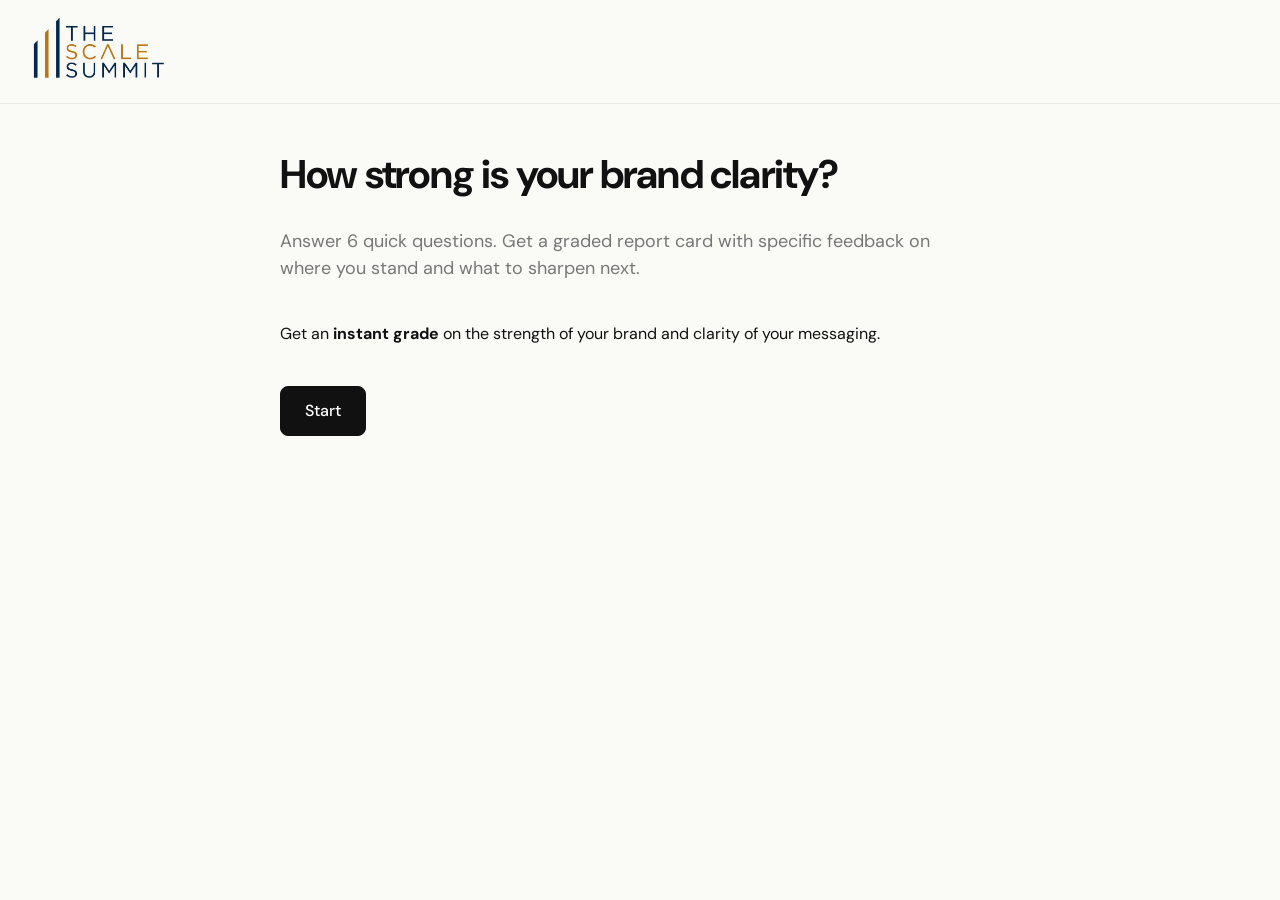
==== commit 7690fcaf: "Add sharing and tracking" ====
--- a/index.html
+++ b/index.html
@@ -10,11 +10,26 @@
     <link rel="stylesheet" href="https://fonts.googleapis.com/css2?family=BioRhyme:wght@700&family=DM+Sans:wght@400;500;700&display=swap" />
     <link rel="stylesheet" href="styles.css" />
     <script defer src="app.js"></script>
+    <script>
+      ;(function (c, l, a, r, i, t, y) {
+        c[a] =
+          c[a] ||
+          function () {
+            ;(c[a].q = c[a].q || []).push(arguments)
+          }
+        t = l.createElement(r)
+        t.async = 1
+        t.src = 'https://www.clarity.ms/tag/' + i
+        y = l.getElementsByTagName(r)[0]
+        y.parentNode.insertBefore(t, y)
+      })(window, document, 'clarity', 'script', 'wjecuzi57y')
+    </script>
   </head>
   <body>
     <header id="topbar">
       <a href="#" id="brand-link"><img alt="The Scale Summit" id="brand-logo" src="scale-summit-logo.png" /></a>
-      <button class="button button-ghost" id="header-restart" type="button">Start over</button>
+      <button class="button button-ghost" id="header-simulate" type="button" hidden>✨ Simulate</button>
+      <button class="button button-ghost" id="header-restart" type="button" hidden>Start over</button>
     </header>
 
     <div id="modal-overlay" class="hidden">
@@ -44,10 +59,7 @@
         <div id="field"></div>
         <div id="nav">
           <button class="button button-ghost" id="back">Back</button>
-          <div class="nav-right">
-            <button class="button button-ghost" id="simulate" title="Generate a demo answer">✨ Simulate</button>
-            <button class="button button-primary" id="next">Next</button>
-          </div>
+          <button class="button button-primary" id="next">Next</button>
         </div>
       </section>
 
@@ -70,6 +82,11 @@
           <div id="challenge-cards"></div>
         </div>
 
+        <div id="share-section" class="hidden">
+          <h3>Share this report</h3>
+          <button class="button button-ghost" id="copy-link" type="button">Copy link to clipboard</button>
+        </div>
+
         <div id="report-cta" class="hidden">
           <h2>Book a free brainstorm with Edward</h2>
           <p>A free 30-minute call with our Member Success Advisor.</p>
--- a/styles.css
+++ b/styles.css
@@ -54,9 +54,14 @@
   padding: 1rem 2rem;
 }
 
+#header-simulate {
+  font-size: 0.875rem;
+  padding: 0.5rem 1rem;
+}
+
 #header-restart {
+  font-size: 0.875rem;
   margin-left: auto;
-  font-size: 0.875rem;
   padding: 0.5rem 1rem;
 }
 
@@ -580,6 +585,18 @@
   line-height: 1.6;
 }
 
+/* Share */
+#share-section:not(.hidden) {
+  align-items: center;
+  display: flex;
+  gap: 1rem;
+  margin-top: 2rem;
+}
+
+#share-section h3 {
+  margin: 0;
+}
+
 /* Report CTA */
 #report-cta:not(.hidden) {
   align-items: center;
